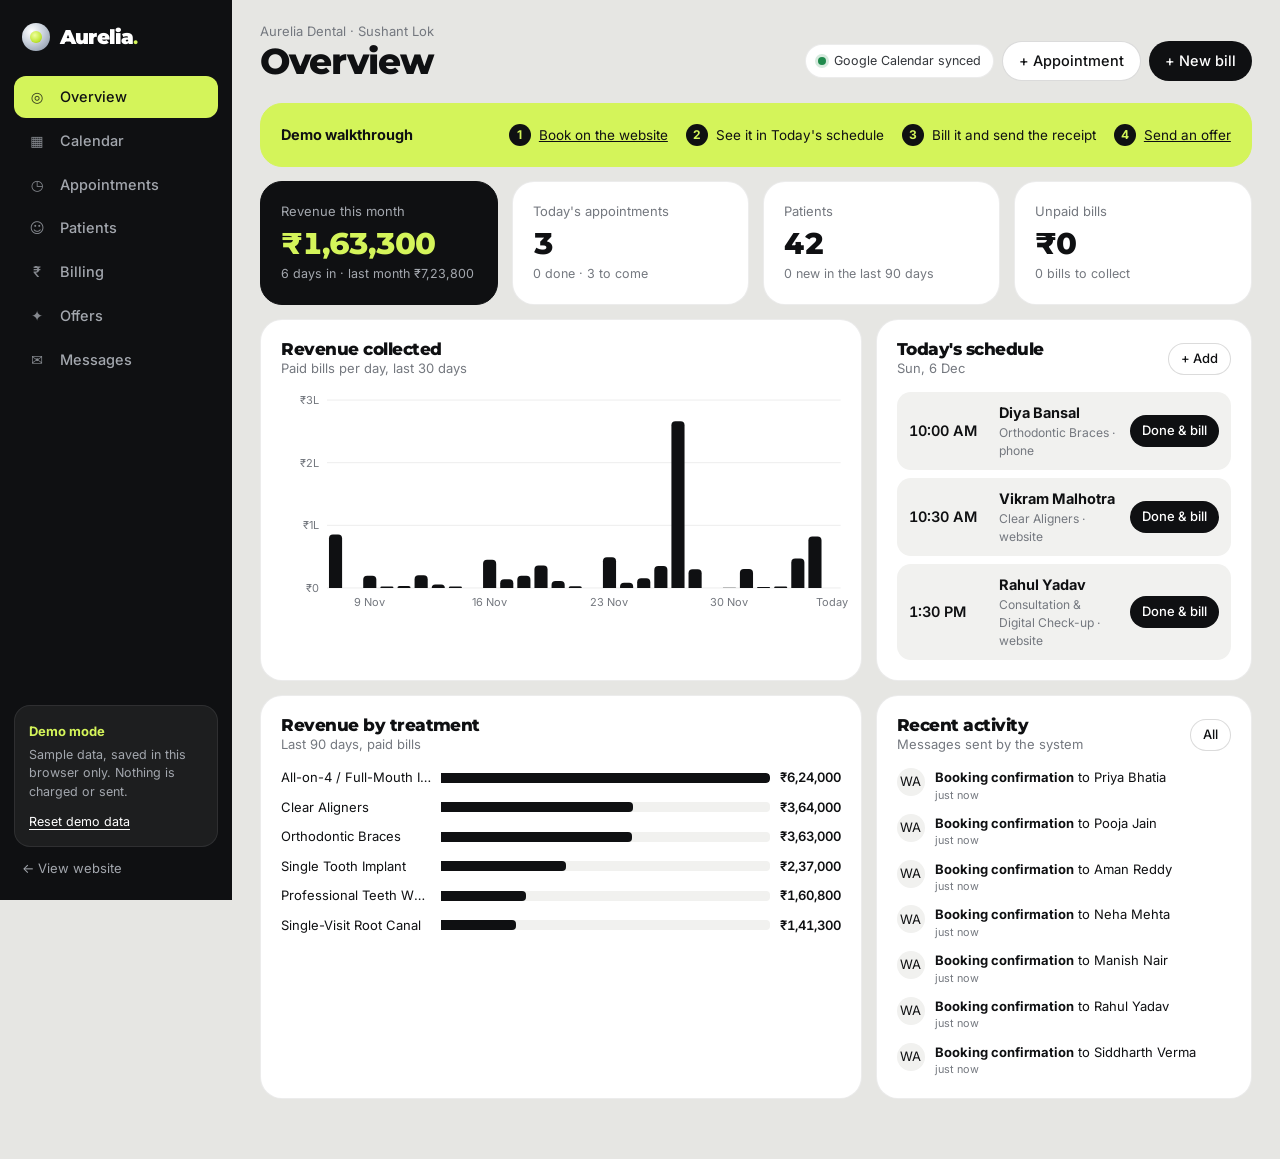
==== dashboard/index.html @ 7622e35f "Add demo clinic dashboard: patients, billing, receipts, offers The website and a new /dashboard/ sha" ====
<!doctype html>
<html lang="en">
<head>
  <meta charset="utf-8" />
  <meta name="viewport" content="width=device-width, initial-scale=1" />
  <meta name="robots" content="noindex" />
  <title>Aurelia Dental · Clinic Dashboard</title>
  <link rel="preconnect" href="https://fonts.googleapis.com" />
  <link rel="preconnect" href="https://fonts.gstatic.com" crossorigin />
  <link href="https://fonts.googleapis.com/css2?family=Inter:wght@400;500;600&family=Montserrat:wght@700;800;900&display=swap" rel="stylesheet" />
  <link rel="stylesheet" href="dashboard.css" />
  <link rel="icon" href="data:image/svg+xml,<svg xmlns='http://www.w3.org/2000/svg' viewBox='0 0 32 32'><rect width='32' height='32' rx='9' fill='%23111214'/><path d='M10 9c2-1.5 4-1 6 0 2-1 4-1.5 6 0 2 2 1.5 6 .5 8.5-.8 2.2-1 6-2.5 6.5-1.6.6-1.8-4-4-4s-2.4 4.6-4 4c-1.5-.5-1.7-4.3-2.5-6.5C8.5 15 8 11 10 9z' fill='%23d4f45a'/></svg>" />
</head>
<body>
  <div class="app">
    <aside class="side">
      <a class="brand" href="../"><span class="brand-mark"></span><span>Aurelia<b>.</b></span></a>
      <nav class="side-nav" id="nav">
        <a href="#overview" data-view="overview"><i>◎</i>Overview</a>
        <a href="#calendar" data-view="calendar"><i>▦</i>Calendar</a>
        <a href="#appointments" data-view="appointments"><i>◷</i>Appointments</a>
        <a href="#patients" data-view="patients"><i>☺</i>Patients</a>
        <a href="#billing" data-view="billing"><i>₹</i>Billing</a>
        <a href="#offers" data-view="offers"><i>✦</i>Offers</a>
        <a href="#messages" data-view="messages"><i>✉</i>Messages</a>
      </nav>
      <div class="side-foot">
        <div class="demo-card">
          <b>Demo mode</b>
          <p>Sample data, saved in this browser only. Nothing is charged or sent.</p>
          <button class="link-btn" data-action="reset">Reset demo data</button>
        </div>
        <a class="side-link" href="../">← View website</a>
      </div>
    </aside>

    <main class="main">
      <header class="top">
        <div>
          <p class="crumb" id="crumb">Aurelia Dental · Sushant Lok</p>
          <h1 id="title">Overview</h1>
        </div>
        <div class="top-actions">
          <span class="sync" title="Bookings are mirrored to the clinic's Google Calendar (simulated in demo)"><span class="dot"></span>Google Calendar synced</span>
          <button class="btn ghost" data-action="new-appt">+ Appointment</button>
          <button class="btn dark" data-action="new-bill">+ New bill</button>
        </div>
      </header>
      <section id="view" class="view" aria-live="polite"></section>
    </main>
  </div>

  <div class="modal-wrap" id="modal" hidden>
    <div class="modal-bg" data-action="close"></div>
    <div class="modal" role="dialog" aria-modal="true" id="modalBox"></div>
  </div>
  <div class="drawer-wrap" id="drawer" hidden>
    <div class="modal-bg" data-action="close-drawer"></div>
    <aside class="drawer" id="drawerBox"></aside>
  </div>
  <div class="toast" id="toast" role="status" hidden></div>
  <div class="tip" id="tip" hidden></div>
  <div id="print"></div>

  <script src="../assets/config.js"></script>
  <script src="../assets/demo-store.js"></script>
  <script src="dashboard.js"></script>
</body>
</html>
---- dashboard/dashboard.css ----
:root {
  --page: #e6e6e3; --sheet: #f1f1ef; --card: #ffffff;
  --ink: #0f1012; --ink-2: #33363b; --muted: #74787f;
  --line: rgba(15,16,18,.08); --line-2: rgba(15,16,18,.15);
  --lime: #d4f45a; --lime-2: #c2e83a; --lime-ink: #4f6b00;
  --ok: #1f8a4c; --warn: #b26a00; --bad: #c8293f; --info: #2f6fdb;
  --radius: 22px; --shadow: 0 24px 50px -28px rgba(15,16,18,.35);
  --font: 'Inter', system-ui, sans-serif; --display: 'Montserrat', 'Inter', sans-serif;
  color-scheme: light;
}
[hidden] { display: none !important; }
* { box-sizing: border-box; margin: 0; padding: 0; }
body { background: var(--page); color: var(--ink); font: 400 14.5px/1.5 var(--font); -webkit-font-smoothing: antialiased; }
a { color: inherit; text-decoration: none; }
button, input, select, textarea { font: inherit; color: inherit; }
button { cursor: pointer; background: none; border: 0; }
:focus-visible { outline: 2px solid var(--ink); outline-offset: 2px; }
h1, h2, h3, h4 { font-family: var(--display); letter-spacing: -0.03em; line-height: 1.1; font-weight: 800; }
.num { font-variant-numeric: tabular-nums; }

/* Layout */
.app { display: grid; grid-template-columns: 232px 1fr; min-height: 100vh; }
.side { background: var(--ink); color: #fff; padding: 22px 14px; display: flex; flex-direction: column; gap: 24px; position: sticky; top: 0; height: 100vh; }
.brand { display: flex; align-items: center; gap: 10px; font-family: var(--display); font-weight: 900; font-size: 20px; letter-spacing: -0.04em; padding: 0 8px; }
.brand b { color: var(--lime); }
.brand-mark { width: 28px; height: 28px; border-radius: 50%; background: radial-gradient(circle at 35% 30%, #fff, #c9d1dc 45%, #7d8a9c); position: relative; flex: none; }
.brand-mark::after { content: ''; position: absolute; inset: 8px; border-radius: 50%; background: radial-gradient(circle at 40% 35%, #effe9f, var(--lime-2) 60%, #8fb300); }
.side-nav { display: grid; gap: 2px; }
.side-nav a { display: flex; align-items: center; gap: 12px; padding: 10px 12px; border-radius: 12px; color: #a3a7ae; font-weight: 500; transition: background .15s, color .15s; }
.side-nav a i { font-style: normal; width: 22px; text-align: center; opacity: .8; }
.side-nav a:hover { background: rgba(255,255,255,.06); color: #fff; }
.side-nav a.active { background: var(--lime); color: var(--ink); }
.side-foot { margin-top: auto; display: grid; gap: 12px; }
.demo-card { padding: 14px; border-radius: 16px; background: rgba(255,255,255,.06); border: 1px solid rgba(255,255,255,.08); }
.demo-card b { color: var(--lime); font-size: 13px; }
.demo-card p { color: #a3a7ae; font-size: 12.5px; margin: 4px 0 8px; }
.link-btn { color: #fff; font-size: 12.5px; text-decoration: underline; text-underline-offset: 3px; }
.side-link { color: #a3a7ae; font-size: 13px; padding: 0 8px; }
.side-link:hover { color: #fff; }

.main { min-width: 0; padding: 22px max(16px, 2.2vw) 60px; }
.top { display: flex; justify-content: space-between; align-items: flex-end; gap: 16px; flex-wrap: wrap; margin-bottom: 22px; }
.crumb { color: var(--muted); font-size: 13px; }
.top h1 { font-size: clamp(26px, 3vw, 36px); }
.top-actions { display: flex; gap: 8px; align-items: center; flex-wrap: wrap; }
.sync { display: inline-flex; align-items: center; gap: 8px; font-size: 12.5px; color: var(--ink-2); padding: 7px 12px; border-radius: 999px; background: var(--card); border: 1px solid var(--line); }
.dot { width: 8px; height: 8px; border-radius: 50%; background: var(--ok); box-shadow: 0 0 0 3px rgba(31,138,76,.18); }

/* Controls */
.btn { display: inline-flex; align-items: center; justify-content: center; gap: 6px; height: 40px; padding: 0 16px; border-radius: 999px; font-weight: 500; white-space: nowrap; transition: transform .15s, background .15s, border-color .15s; }
.btn.dark { background: var(--ink); color: #fff; }
.btn.dark:hover { transform: translateY(-1px); }
.btn.lime { background: var(--lime); color: var(--ink); font-weight: 600; }
.btn.lime:hover { background: var(--lime-2); }
.btn.ghost { border: 1px solid var(--line-2); background: var(--card); }
.btn.ghost:hover { border-color: var(--ink); }
.btn.sm { height: 32px; padding: 0 12px; font-size: 13px; }
.btn:disabled { opacity: .35; cursor: not-allowed; transform: none; }
.in, select.in, textarea.in { width: 100%; height: 40px; padding: 0 12px; border-radius: 12px; border: 1px solid var(--line-2); background: var(--card); outline: none; }
textarea.in { height: auto; padding: 10px 12px; resize: vertical; }
.in:focus { border-color: var(--ink); box-shadow: 0 0 0 3px rgba(212,244,90,.6); }
label.f { display: grid; gap: 6px; font-size: 13px; font-weight: 500; }
label.f small { color: var(--muted); font-weight: 400; }
.grid2 { display: grid; grid-template-columns: 1fr 1fr; gap: 12px; }
.grid3 { display: grid; grid-template-columns: 1fr 1fr 1fr; gap: 12px; }
.seg { display: inline-flex; padding: 4px; border-radius: 999px; background: var(--card); border: 1px solid var(--line); gap: 2px; flex-wrap: wrap; }
.seg button { padding: 6px 14px; border-radius: 999px; font-size: 13px; color: var(--muted); }
.seg button.on { background: var(--ink); color: #fff; }
.toolbar { display: flex; gap: 10px; align-items: center; flex-wrap: wrap; margin-bottom: 14px; }
.toolbar .in { max-width: 280px; }
.spacer { flex: 1; }

/* Cards */
.card { background: var(--card); border: 1px solid var(--line); border-radius: var(--radius); padding: 20px; min-width: 0; }
.card-h { display: flex; justify-content: space-between; align-items: center; gap: 12px; margin-bottom: 14px; flex-wrap: wrap; }
.card-h h3 { font-size: 17px; }
.card-h p { color: var(--muted); font-size: 13px; }
.grid { display: grid; gap: 14px; }
.kpis { grid-template-columns: repeat(4, 1fr); }
.two { grid-template-columns: 1.6fr 1fr; }
.kpi { display: grid; gap: 6px; }
.kpi small { color: var(--muted); font-size: 13px; }
.kpi b { font-family: var(--display); font-size: 30px; font-weight: 800; letter-spacing: -0.04em; line-height: 1.05; }
.kpi span { font-size: 12.5px; color: var(--muted); }
.kpi.dark { background: var(--ink); color: #fff; border-color: var(--ink); }
.kpi.dark b { color: var(--lime); }
.kpi.dark small, .kpi.dark span { color: #a3a7ae; }
.guide { display: flex; gap: 16px; align-items: center; justify-content: space-between; flex-wrap: wrap; background: var(--lime); border-color: var(--lime); margin-bottom: 14px; }
.guide ol { display: flex; gap: 18px; flex-wrap: wrap; list-style: none; counter-reset: g; font-size: 13.5px; }
.guide li { counter-increment: g; display: flex; gap: 8px; align-items: center; }
.guide li::before { content: counter(g); width: 22px; height: 22px; border-radius: 50%; background: var(--ink); color: var(--lime); display: grid; place-items: center; font-size: 12px; font-weight: 700; flex: none; }

/* Tables */
.tbl-wrap { overflow-x: auto; margin: 0 -6px; }
.tbl { width: 100%; border-collapse: collapse; font-size: 14px; }
.tbl th { text-align: left; font-weight: 500; color: var(--muted); font-size: 12px; text-transform: uppercase; letter-spacing: .06em; padding: 8px 10px; border-bottom: 1px solid var(--line); white-space: nowrap; }
.tbl td { padding: 11px 10px; border-bottom: 1px solid var(--line); vertical-align: middle; }
.tbl tr:last-child td { border-bottom: 0; }
.tbl tr.click { cursor: pointer; }
.tbl tr.click:hover td { background: var(--sheet); }
.tbl td small { display: block; color: var(--muted); font-size: 12.5px; }
.tbl .r { text-align: right; }
.empty { color: var(--muted); padding: 24px 10px; text-align: center; }

/* Pills */
.pill { display: inline-flex; align-items: center; gap: 6px; font-size: 12px; font-weight: 500; padding: 3px 10px; border-radius: 999px; border: 1px solid var(--line-2); white-space: nowrap; background: var(--card); }
.pill::before { content: ''; width: 6px; height: 6px; border-radius: 50%; background: currentColor; }
.pill.confirmed { color: var(--info); }
.pill.completed, .pill.paid, .pill.sent { color: var(--ok); }
.pill.no_show, .pill.unpaid, .pill.bad { color: var(--bad); }
.pill.cancelled { color: var(--muted); }
.pill.scheduled { color: var(--warn); }
.tag { display: inline-block; font-size: 11.5px; padding: 2px 9px; border-radius: 999px; background: var(--sheet); margin: 2px 4px 2px 0; white-space: nowrap; }
.tag.VIP { background: var(--ink); color: var(--lime); }
.tag.Payment.due, .tag.pay { background: #fde7ea; color: var(--bad); }
.src { font-size: 12px; color: var(--muted); }

/* Charts */
.chart { position: relative; }
.chart svg { display: block; width: 100%; overflow: visible; }
.chart .ax { fill: var(--muted); font-size: 11px; font-family: var(--font); }
.chart .grid-l { stroke: var(--line); }
.chart .bar { fill: var(--ink); transition: fill .1s; }
.chart .bar.hot { fill: var(--lime-2); }
.chart .hit { fill: transparent; cursor: crosshair; }
.hbars { display: grid; gap: 10px; }
.hbar { display: grid; grid-template-columns: minmax(0, 150px) 1fr auto; gap: 10px; align-items: center; font-size: 13px; }
.hbar span:first-child { white-space: nowrap; overflow: hidden; text-overflow: ellipsis; }
.hbar .track { height: 10px; border-radius: 0 4px 4px 0; background: var(--sheet); overflow: hidden; }
.hbar .fill { height: 100%; background: var(--ink); border-radius: 0 4px 4px 0; }
.hbar b { font-weight: 600; }
.tip { position: fixed; z-index: 90; pointer-events: none; background: var(--ink); color: #fff; padding: 8px 12px; border-radius: 10px; font-size: 12.5px; box-shadow: var(--shadow); transform: translate(-50%, calc(-100% - 10px)); white-space: nowrap; }
.tip b { color: var(--lime); }

/* Schedule list */
.sched { display: grid; gap: 8px; }
.sched-item { display: grid; grid-template-columns: 78px 1fr auto; gap: 12px; align-items: center; padding: 10px 12px; border-radius: 14px; background: var(--sheet); }
.sched-item time { font-weight: 600; font-variant-numeric: tabular-nums; white-space: nowrap; }
.sched-item small { display: block; color: var(--muted); }
.feed { display: grid; gap: 10px; }
.feed div { display: grid; grid-template-columns: auto 1fr; gap: 10px; font-size: 13px; }
.feed i { font-style: normal; width: 28px; height: 28px; border-radius: 50%; background: var(--sheet); display: grid; place-items: center; font-size: 13px; }
.feed small { color: var(--muted); display: block; }

/* Calendar */
.cal { display: grid; grid-template-columns: 72px repeat(7, minmax(110px, 1fr)); min-width: 880px; }
.cal-h { padding: 8px; text-align: center; font-size: 13px; border-bottom: 1px solid var(--line); position: sticky; top: 0; background: var(--card); z-index: 2; }
.cal-h b { display: block; font-family: var(--display); font-size: 20px; }
.cal-h.today b { color: var(--ink); background: var(--lime); border-radius: 10px; display: inline-block; padding: 0 8px; }
.cal-times { position: relative; }
.cal-times span { position: absolute; right: 8px; font-size: 11px; color: var(--muted); transform: translateY(-50%); white-space: nowrap; }
.cal-times span:first-child { transform: translateY(2px); }
.cal-day { position: relative; border-left: 1px solid var(--line); background-image: linear-gradient(var(--line) 1px, transparent 1px); background-size: 100% 56px; }
.cal-day.closed { background-color: var(--sheet); }
.ev { position: absolute; left: 3px; right: 3px; border-radius: 8px; padding: 4px 7px; font-size: 11.5px; line-height: 1.25; overflow: hidden; cursor: pointer; border: 1px solid transparent; }
.ev b { display: block; font-weight: 600; white-space: nowrap; overflow: hidden; text-overflow: ellipsis; }
.ev.confirmed { background: var(--lime); }
.ev.completed { background: #e3e5e8; color: var(--ink-2); }
.ev.no_show { background: #fde7ea; color: var(--bad); }
.ev.cancelled { display: none; }
.cal-legend { display: flex; gap: 14px; font-size: 12.5px; color: var(--muted); flex-wrap: wrap; }
.cal-legend span::before { content: ''; display: inline-block; width: 10px; height: 10px; border-radius: 3px; margin-right: 6px; vertical-align: -1px; background: var(--c); }

/* Modal / drawer */
.modal-wrap, .drawer-wrap { position: fixed; inset: 0; z-index: 60; display: grid; place-items: center; padding: 16px; }
.modal-bg { position: absolute; inset: 0; background: rgba(15,16,18,.45); backdrop-filter: blur(3px); }
.modal { position: relative; width: min(640px, 100%); max-height: calc(100vh - 32px); overflow: auto; background: var(--card); border-radius: 24px; padding: 24px; box-shadow: var(--shadow); animation: pop .2s ease both; }
.modal.wide { width: min(900px, 100%); }
@keyframes pop { from { transform: translateY(10px); opacity: 0; } }
.modal-h { display: flex; justify-content: space-between; align-items: flex-start; gap: 12px; margin-bottom: 18px; }
.modal-h h2 { font-size: 22px; }
.modal-h p { color: var(--muted); font-size: 13px; margin-top: 4px; }
.x { width: 34px; height: 34px; border-radius: 50%; background: var(--sheet); font-size: 18px; flex: none; }
.modal-f { display: flex; justify-content: flex-end; gap: 8px; margin-top: 20px; flex-wrap: wrap; }
.stack { display: grid; gap: 12px; }
.drawer-wrap { place-items: stretch end; padding: 0; }
.drawer { position: relative; width: min(480px, 100%); height: 100%; overflow: auto; background: var(--card); padding: 24px; animation: slide .22s ease both; }
@keyframes slide { from { transform: translateX(30px); opacity: 0; } }
.mini-kpis { display: grid; grid-template-columns: repeat(3, 1fr); gap: 8px; margin: 16px 0; }
.mini-kpis div { background: var(--sheet); border-radius: 14px; padding: 10px 12px; }
.mini-kpis small { color: var(--muted); font-size: 12px; display: block; }
.mini-kpis b { font-family: var(--display); font-size: 18px; }
.timeline { display: grid; gap: 0; border-left: 2px solid var(--line); margin-left: 6px; }
.timeline div { position: relative; padding: 0 0 14px 16px; font-size: 13px; }
.timeline div::before { content: ''; position: absolute; left: -6px; top: 5px; width: 10px; height: 10px; border-radius: 50%; background: var(--card); border: 2px solid var(--ink); }
.timeline div.inv::before { background: var(--lime); border-color: var(--lime-ink); }
.timeline small { color: var(--muted); display: block; }
.switch { display: inline-flex; align-items: center; gap: 10px; cursor: pointer; font-size: 13.5px; }
.switch input { appearance: none; width: 38px; height: 22px; border-radius: 999px; background: var(--line-2); position: relative; cursor: pointer; transition: background .2s; flex: none; }
.switch input::after { content: ''; position: absolute; top: 3px; left: 3px; width: 16px; height: 16px; border-radius: 50%; background: #fff; transition: transform .2s; }
.switch input:checked { background: var(--ink); }
.switch input:checked::after { transform: translateX(16px); background: var(--lime); }

/* Bill editor */
.items { display: grid; gap: 8px; }
.item-row { display: grid; grid-template-columns: 1fr 70px 120px 110px 32px; gap: 8px; align-items: center; }
.item-row .amt { text-align: right; font-weight: 600; font-variant-numeric: tabular-nums; }
.sum { display: grid; gap: 6px; margin-left: auto; width: min(320px, 100%); font-variant-numeric: tabular-nums; }
.sum div { display: flex; justify-content: space-between; }
.sum .tot { font-family: var(--display); font-size: 22px; font-weight: 800; border-top: 1px dashed var(--line-2); padding-top: 8px; }
.hint { font-size: 12.5px; color: var(--muted); }
.ok-msg { color: var(--ok); font-size: 13px; }
.err-msg { color: var(--bad); font-size: 13px; }
.paymodes { display: grid; grid-template-columns: repeat(4, 1fr); gap: 8px; }
.paymodes button { padding: 14px 8px; border-radius: 14px; border: 1px solid var(--line-2); text-align: center; font-weight: 500; }
.paymodes button small { display: block; color: var(--muted); font-weight: 400; font-size: 11.5px; }
.paymodes button.on { border-color: var(--ink); background: var(--lime); }
.checkout { text-align: center; padding: 10px 0; }
.spinner { width: 46px; height: 46px; border-radius: 50%; border: 4px solid var(--sheet); border-top-color: var(--ink); margin: 18px auto; animation: spin .8s linear infinite; }
@keyframes spin { to { transform: rotate(360deg); } }

/* Receipt */
.receipt { border: 1px solid var(--line-2); border-radius: 18px; padding: 24px; font-size: 13.5px; background: #fff; color: #111; }
.rc-h { display: flex; justify-content: space-between; gap: 16px; border-bottom: 2px solid #111; padding-bottom: 14px; margin-bottom: 14px; flex-wrap: wrap; }
.rc-h h3 { font-size: 22px; font-weight: 900; }
.rc-h p, .rc-meta { color: #555; font-size: 12.5px; }
.rc-meta { display: flex; justify-content: space-between; gap: 16px; margin-bottom: 14px; flex-wrap: wrap; }
.receipt table { width: 100%; border-collapse: collapse; margin-bottom: 12px; }
.receipt th, .receipt td { text-align: left; padding: 7px 0; border-bottom: 1px solid #e5e5e5; }
.receipt th { font-size: 11.5px; text-transform: uppercase; letter-spacing: .06em; color: #666; font-weight: 500; }
.receipt .r { text-align: right; }
.rc-paid { display: inline-block; margin-top: 12px; padding: 4px 12px; border: 2px solid var(--ok); color: var(--ok); border-radius: 8px; font-weight: 700; letter-spacing: .08em; transform: rotate(-3deg); }
.rc-foot { margin-top: 16px; color: #666; font-size: 11.5px; }

/* Offers */
.offer-grid { display: grid; grid-template-columns: 1.2fr .8fr; gap: 20px; align-items: start; }
.phone { width: 100%; max-width: 280px; margin: 0 auto; border-radius: 34px; border: 8px solid var(--ink); background: #e9e4dc; min-height: 420px; padding: 16px 12px; display: flex; flex-direction: column; gap: 8px; }
.phone-top { text-align: center; font-size: 12px; font-weight: 600; color: var(--ink-2); padding-bottom: 8px; border-bottom: 1px solid rgba(0,0,0,.08); }
.bubble { align-self: flex-start; max-width: 92%; background: #fff; border-radius: 4px 14px 14px 14px; padding: 9px 11px; font-size: 13px; line-height: 1.4; box-shadow: 0 1px 1px rgba(0,0,0,.08); white-space: pre-wrap; overflow-wrap: anywhere; }
.bubble small { display: block; text-align: right; color: #8a8f96; font-size: 10.5px; margin-top: 4px; }
.offer-card { display: grid; grid-template-columns: auto 1fr auto; gap: 14px; align-items: center; padding: 14px 0; border-bottom: 1px solid var(--line); }
.offer-card:last-child { border-bottom: 0; }
.code { font-family: ui-monospace, monospace; font-weight: 700; background: var(--lime); padding: 6px 10px; border-radius: 10px; font-size: 13px; }
.code.exp { background: var(--sheet); color: var(--muted); text-decoration: line-through; }
.stats-inline { display: flex; gap: 16px; font-size: 13px; color: var(--muted); flex-wrap: wrap; }
.stats-inline b { color: var(--ink); font-variant-numeric: tabular-nums; }

/* Messages */
.msg { display: grid; grid-template-columns: auto 1fr auto; gap: 12px; padding: 12px 0; border-bottom: 1px solid var(--line); align-items: start; }
.msg:last-child { border-bottom: 0; }
.msg .ch { width: 34px; height: 34px; border-radius: 50%; background: var(--sheet); display: grid; place-items: center; font-size: 11px; font-weight: 700; }
.msg p { color: var(--ink-2); font-size: 13.5px; }
.msg small { color: var(--muted); font-size: 12px; }

/* Toast */
.toast { position: fixed; z-index: 95; left: 50%; bottom: calc(22px + env(safe-area-inset-bottom, 0px)); transform: translateX(-50%); background: var(--ink); color: #fff; padding: 12px 18px; border-radius: 14px; box-shadow: var(--shadow); font-size: 14px; max-width: calc(100vw - 32px); animation: pop .2s ease both; }
.toast b { color: var(--lime); }

/* Print: only the receipt */
#print { display: none; }
@media print {
  body > *:not(#print) { display: none !important; }
  #print { display: block !important; padding: 0; }
  #print .receipt { border: 0; }
}

/* Responsive */
@media (max-width: 1100px) { .kpis { grid-template-columns: repeat(2, 1fr); } .two, .offer-grid { grid-template-columns: 1fr; } }
@media (max-width: 860px) {
  .app { grid-template-columns: 1fr; }
  .side { position: sticky; top: 0; z-index: 30; height: auto; flex-direction: row; align-items: center; padding: 10px 12px; gap: 10px; overflow-x: auto; }
  .side-nav { display: flex; gap: 4px; }
  .side-nav a { padding: 8px 12px; white-space: nowrap; font-size: 13.5px; }
  .side-nav a i { display: none; }
  .side-foot, .brand span:last-child { display: none; }
  .sync { display: none; }
}
@media (max-width: 640px) {
  .kpis { grid-template-columns: 1fr 1fr; }
  .kpi b { font-size: 24px; }
  .grid2, .grid3 { grid-template-columns: 1fr; }
  .item-row { grid-template-columns: 1fr 60px 96px 30px; }
  .item-row .amt { display: none; }
  .paymodes { grid-template-columns: 1fr 1fr; }
  .mini-kpis { grid-template-columns: 1fr 1fr 1fr; }
  .modal { padding: 18px; border-radius: 20px; }
  .top-actions .btn { height: 36px; padding: 0 12px; font-size: 13px; }
}
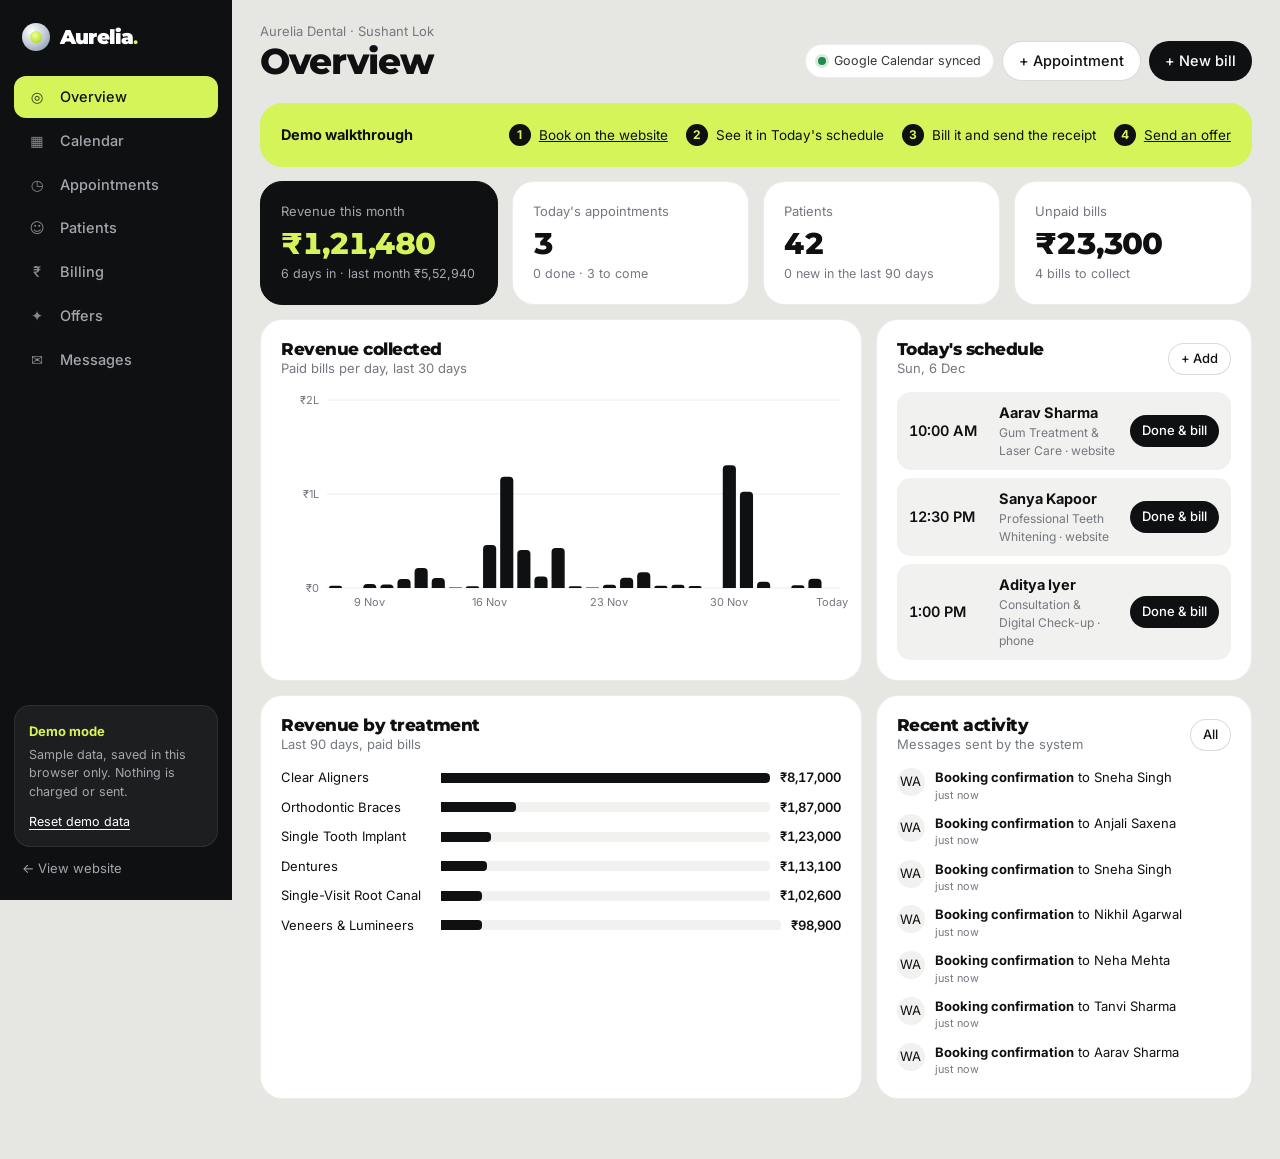
==== commit e4c1fd5e: "Rebuild demo from the shared back-office code The demo dashboard now uses the same UI and business r" ====
--- a/dashboard/index.html
+++ b/dashboard/index.html
@@ -4,7 +4,7 @@
   <meta charset="utf-8" />
   <meta name="viewport" content="width=device-width, initial-scale=1" />
   <meta name="robots" content="noindex" />
-  <title>Aurelia Dental · Clinic Dashboard</title>
+  <title>Clinic Dashboard (Demo) · Aurelia Dental</title>
   <link rel="preconnect" href="https://fonts.googleapis.com" />
   <link rel="preconnect" href="https://fonts.gstatic.com" crossorigin />
   <link href="https://fonts.googleapis.com/css2?family=Inter:wght@400;500;600&family=Montserrat:wght@700;800;900&display=swap" rel="stylesheet" />
@@ -12,7 +12,18 @@
   <link rel="icon" href="data:image/svg+xml,<svg xmlns='http://www.w3.org/2000/svg' viewBox='0 0 32 32'><rect width='32' height='32' rx='9' fill='%23111214'/><path d='M10 9c2-1.5 4-1 6 0 2-1 4-1.5 6 0 2 2 1.5 6 .5 8.5-.8 2.2-1 6-2.5 6.5-1.6.6-1.8-4-4-4s-2.4 4.6-4 4c-1.5-.5-1.7-4.3-2.5-6.5C8.5 15 8 11 10 9z' fill='%23d4f45a'/></svg>" />
 </head>
 <body>
-  <div class="app">
+  <section class="login-wrap" id="login" hidden>
+    <form class="login card" id="loginForm">
+      <a class="brand" href="../"><span class="brand-mark"></span><span>Aurelia<b>.</b></span></a>
+      <h1>Clinic dashboard</h1>
+      <p class="hint">Sign in with the clinic's access key (the <code>ADMIN_TOKEN</code> set on the server).</p>
+      <label class="f">Access key<input class="in" type="password" id="loginToken" autocomplete="current-password" required /></label>
+      <p class="err-msg" id="loginErr" role="alert"></p>
+      <button class="btn dark">Sign in</button>
+    </form>
+  </section>
+
+  <div class="app" hidden>
     <aside class="side">
       <a class="brand" href="../"><span class="brand-mark"></span><span>Aurelia<b>.</b></span></a>
       <nav class="side-nav" id="nav">
@@ -63,6 +74,7 @@
   <div id="print"></div>
 
   <script src="../assets/config.js"></script>
+  <script src="../assets/store-core.js"></script>
   <script src="../assets/demo-store.js"></script>
   <script src="dashboard.js"></script>
 </body>
--- a/dashboard/dashboard.css
+++ b/dashboard/dashboard.css
@@ -17,6 +17,13 @@
 :focus-visible { outline: 2px solid var(--ink); outline-offset: 2px; }
 h1, h2, h3, h4 { font-family: var(--display); letter-spacing: -0.03em; line-height: 1.1; font-weight: 800; }
 .num { font-variant-numeric: tabular-nums; }
+
+/* Sign-in */
+.login-wrap { min-height: 100vh; display: grid; place-items: center; padding: 16px; }
+.login { width: min(400px, 100%); display: grid; gap: 14px; padding: 28px; }
+.login .brand { color: var(--ink); padding: 0; }
+.login h1 { font-size: 28px; }
+.login code { font-size: 12px; background: var(--sheet); padding: 1px 5px; border-radius: 6px; }
 
 /* Layout */
 .app { display: grid; grid-template-columns: 232px 1fr; min-height: 100vh; }
@@ -239,7 +246,7 @@
 .msg { display: grid; grid-template-columns: auto 1fr auto; gap: 12px; padding: 12px 0; border-bottom: 1px solid var(--line); align-items: start; }
 .msg:last-child { border-bottom: 0; }
 .msg .ch { width: 34px; height: 34px; border-radius: 50%; background: var(--sheet); display: grid; place-items: center; font-size: 11px; font-weight: 700; }
-.msg p { color: var(--ink-2); font-size: 13.5px; }
+.msg p { color: var(--ink-2); font-size: 13.5px; white-space: pre-line; }
 .msg small { color: var(--muted); font-size: 12px; }
 
 /* Toast */
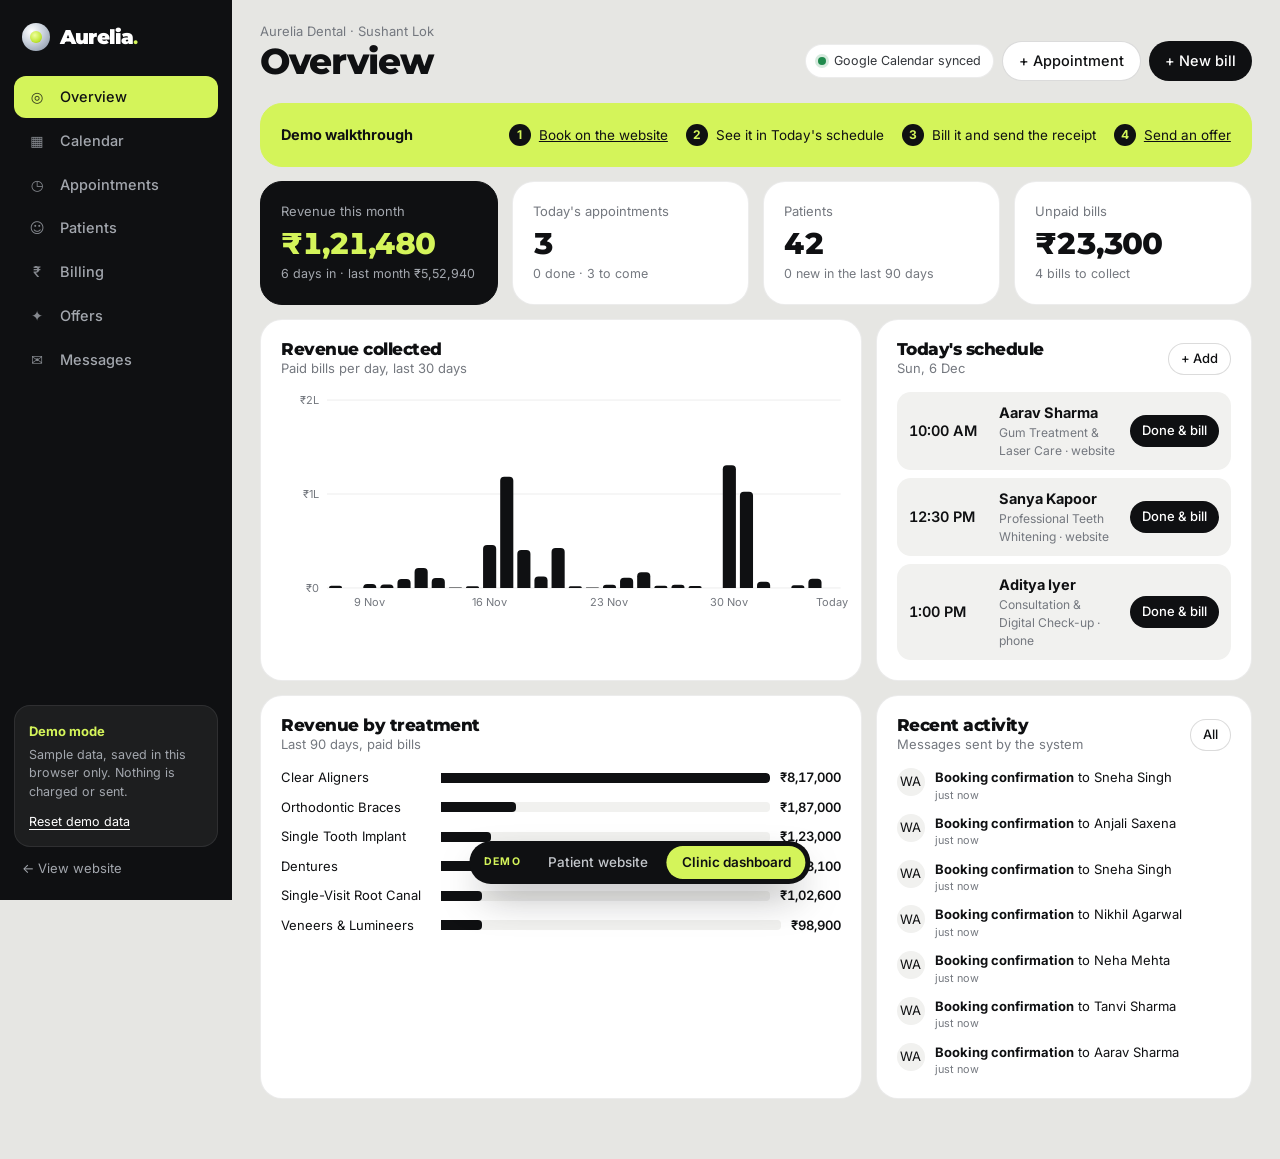
==== commit 072e3a0a: "Add website/dashboard toggle to the demo Co-Authored-By: Claude Opus 5.5 <noreply@anthropic.com> Cla" ====
--- a/dashboard/index.html
+++ b/dashboard/index.html
@@ -11,7 +11,7 @@
   <link rel="stylesheet" href="dashboard.css" />
   <link rel="icon" href="data:image/svg+xml,<svg xmlns='http://www.w3.org/2000/svg' viewBox='0 0 32 32'><rect width='32' height='32' rx='9' fill='%23111214'/><path d='M10 9c2-1.5 4-1 6 0 2-1 4-1.5 6 0 2 2 1.5 6 .5 8.5-.8 2.2-1 6-2.5 6.5-1.6.6-1.8-4-4-4s-2.4 4.6-4 4c-1.5-.5-1.7-4.3-2.5-6.5C8.5 15 8 11 10 9z' fill='%23d4f45a'/></svg>" />
 </head>
-<body>
+<body class="has-switch">
   <section class="login-wrap" id="login" hidden>
     <form class="login card" id="loginForm">
       <a class="brand" href="../"><span class="brand-mark"></span><span>Aurelia<b>.</b></span></a>
@@ -77,5 +77,6 @@
   <script src="../assets/store-core.js"></script>
   <script src="../assets/demo-store.js"></script>
   <script src="dashboard.js"></script>
+  <nav class="demo-switch" aria-label="Switch demo view"><span>Demo</span><a href="../">Patient website</a><a class="on" href="./" aria-current="page">Clinic dashboard</a></nav>
 </body>
 </html>
--- a/dashboard/dashboard.css
+++ b/dashboard/dashboard.css
@@ -249,6 +249,14 @@
 .msg p { color: var(--ink-2); font-size: 13.5px; white-space: pre-line; }
 .msg small { color: var(--muted); font-size: 12px; }
 
+.demo-switch { position: fixed; left: 50%; transform: translateX(-50%); bottom: calc(16px + env(safe-area-inset-bottom, 0px)); z-index: 70; display: flex; align-items: center; gap: 4px; padding: 5px; border-radius: 999px; background: #0f1012; box-shadow: 0 18px 40px -14px rgba(15,16,18,.65); font: 500 13.5px/1 'Inter', system-ui, sans-serif; white-space: nowrap; max-width: calc(100vw - 24px); }
+.demo-switch span { color: #d4f45a; font-weight: 700; letter-spacing: .1em; font-size: 10.5px; padding: 0 8px 0 10px; text-transform: uppercase; }
+.demo-switch a { color: #c4c7cc; padding: 10px 15px; border-radius: 999px; text-decoration: none; transition: color .15s, background .15s; }
+.demo-switch a:hover { color: #fff; }
+.demo-switch a.on { background: #d4f45a; color: #0f1012; font-weight: 600; }
+@media (max-width: 420px) { .demo-switch span { display: none; } .demo-switch a { padding: 10px 12px; font-size: 13px; } }
+.has-switch .toast { bottom: calc(80px + env(safe-area-inset-bottom, 0px)); }
+
 /* Toast */
 .toast { position: fixed; z-index: 95; left: 50%; bottom: calc(22px + env(safe-area-inset-bottom, 0px)); transform: translateX(-50%); background: var(--ink); color: #fff; padding: 12px 18px; border-radius: 14px; box-shadow: var(--shadow); font-size: 14px; max-width: calc(100vw - 32px); animation: pop .2s ease both; }
 .toast b { color: var(--lime); }
